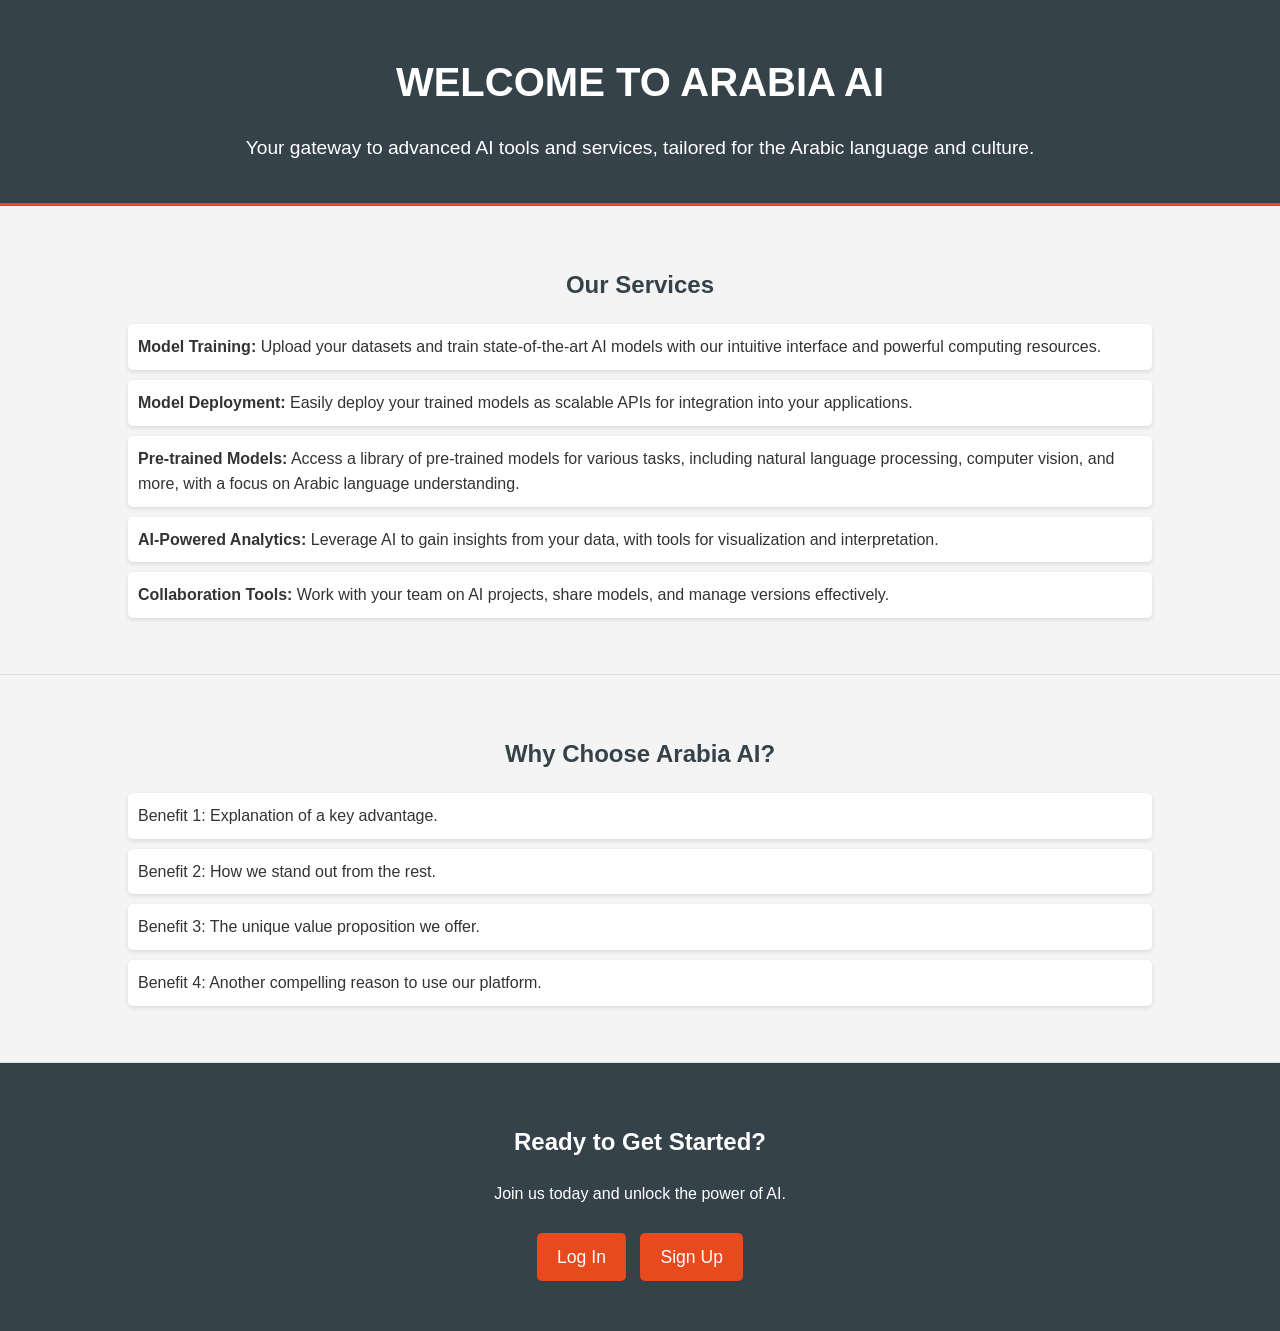
==== index.html @ 986bced9 "Create initial homepage for Arabia AI This commit introduces the first version of the Arabia AI home" ====
<!DOCTYPE html>
<html lang="en">
<head>
    <meta charset="UTF-8">
    <meta name="viewport" content="width=device-width, initial-scale=1.0">
    <title>Welcome to Arabia AI</title>
    <link rel="stylesheet" href="style.css">
</head>
<body>
    <header>
        <div class="container">
            <h1>Welcome to Arabia AI</h1>
            <p>Your gateway to advanced AI tools and services, tailored for the Arabic language and culture.</p>
        </div>
    </header>
    <section id="services">
        <div class="container">
            <h2>Our Services</h2>
            <ul>
                <li><strong>Model Training:</strong> Upload your datasets and train state-of-the-art AI models with our intuitive interface and powerful computing resources.</li>
                <li><strong>Model Deployment:</strong> Easily deploy your trained models as scalable APIs for integration into your applications.</li>
                <li><strong>Pre-trained Models:</strong> Access a library of pre-trained models for various tasks, including natural language processing, computer vision, and more, with a focus on Arabic language understanding.</li>
                <li><strong>AI-Powered Analytics:</strong> Leverage AI to gain insights from your data, with tools for visualization and interpretation.</li>
                <li><strong>Collaboration Tools:</strong> Work with your team on AI projects, share models, and manage versions effectively.</li>
            </ul>
        </div>
    </section>
    <section id="benefits">
        <div class="container">
            <h2>Why Choose Arabia AI?</h2>
            <ul>
                <li>Benefit 1: Explanation of a key advantage.</li>
                <li>Benefit 2: How we stand out from the rest.</li>
                <li>Benefit 3: The unique value proposition we offer.</li>
                <li>Benefit 4: Another compelling reason to use our platform.</li>
            </ul>
        </div>
    </section>
    <section id="cta">
        <div class="container">
            <h2>Ready to Get Started?</h2>
            <p>Join us today and unlock the power of AI.</p>
            <a href="/login" class="button">Log In</a>
            <a href="/signup" class="button">Sign Up</a>
        </div>
    </section>
    <!-- Content will be added in subsequent steps -->
</body>
</html>
---- style.css ----
/* Styles for Arabia AI Homepage */

body {
    font-family: sans-serif;
    line-height: 1.6;
    margin: 0;
    padding: 0;
    color: #333;
    background-color: #f4f4f4;
}

.container {
    width: 80%;
    margin: auto;
    overflow: hidden; /* Clear floats */
    padding: 20px;
}

header {
    background: #35424a;
    color: #ffffff;
    padding-top: 30px;
    min-height: 70px;
    border-bottom: #e8491d 3px solid;
}

header h1 {
    text-align: center;
    text-transform: uppercase;
    margin: 0;
    font-size: 2.5em;
}

header p {
    text-align: center;
    font-size: 1.2em;
}

section {
    padding: 20px 0;
    border-bottom: 1px solid #ddd;
}

section:last-child {
    border-bottom: none;
}

section h2 {
    text-align: center;
    margin-bottom: 20px;
    color: #35424a;
}

ul {
    list-style: none;
    padding: 0;
}

ul li {
    background: #fff;
    padding: 10px;
    margin-bottom: 10px;
    border-radius: 5px;
    box-shadow: 0 2px 4px rgba(0,0,0,0.1);
}

#cta {
    background: #35424a;
    color: #ffffff;
    text-align: center;
}

#cta h2 {
    color: #ffffff; /* Override default section h2 color */
}

.button {
    display: inline-block;
    background: #e8491d;
    color: #ffffff;
    padding: 10px 20px;
    text-decoration: none;
    border-radius: 5px;
    margin: 10px 5px;
    font-size: 1.1em;
    transition: background-color 0.3s ease;
}

.button:hover {
    background: #cf401a;
}
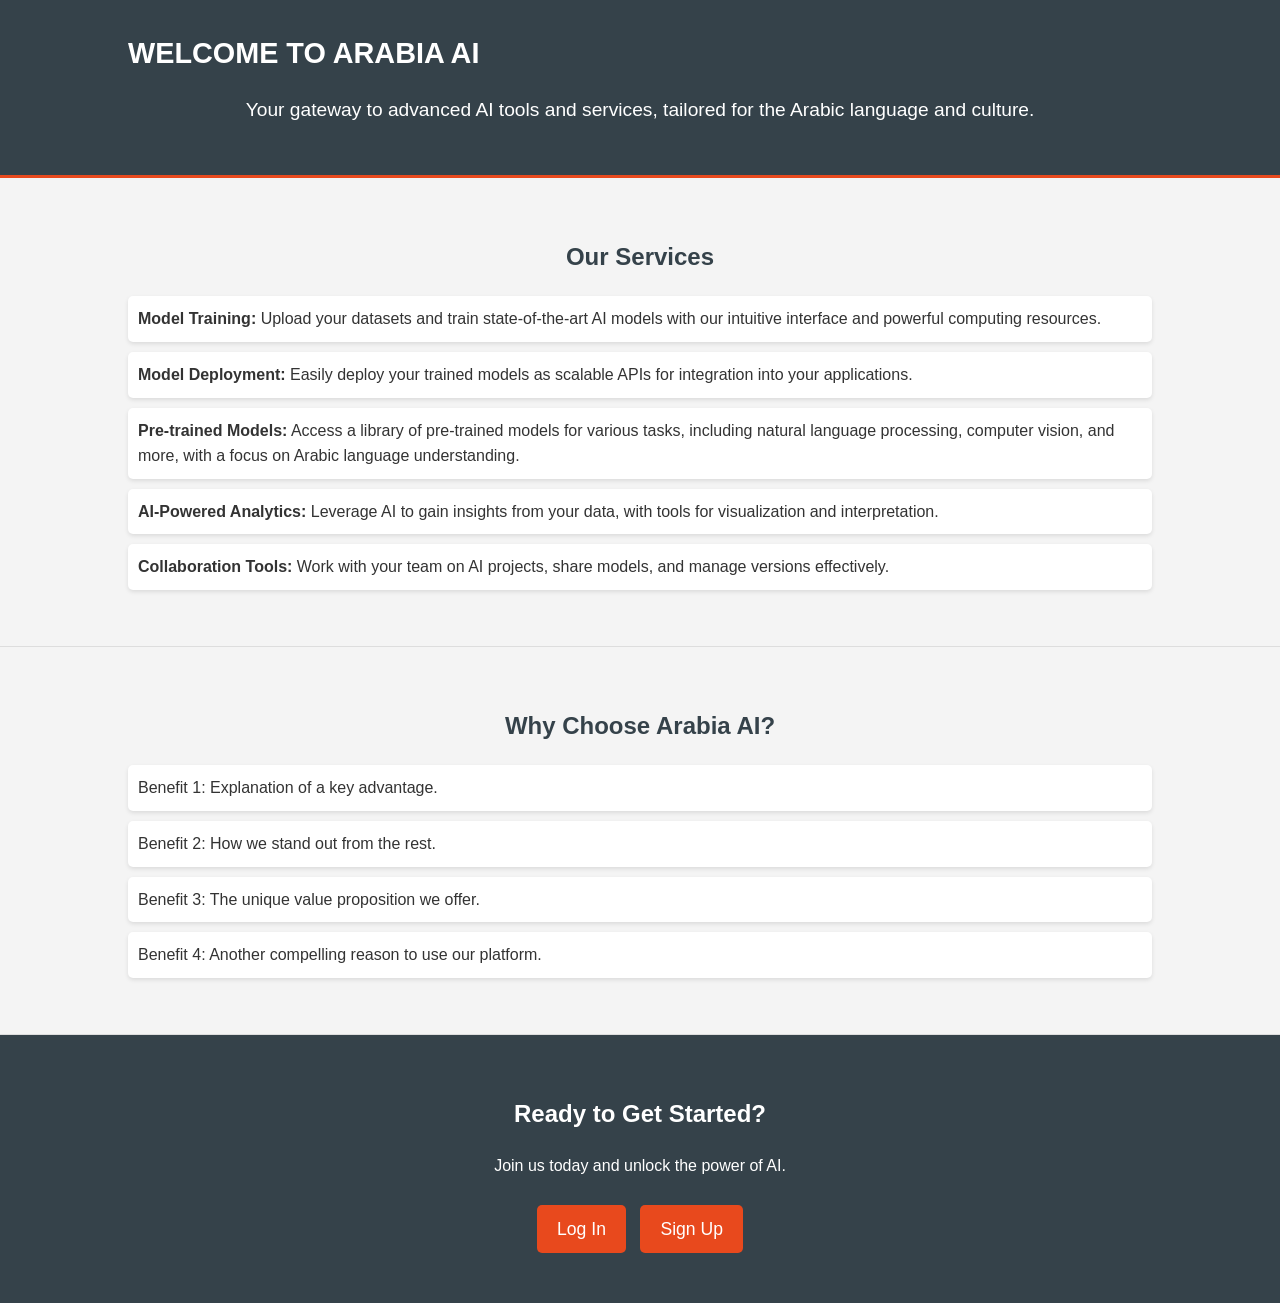
==== commit de5ee5d5: "Add login and sign-up pages This commit introduces `login.html` and `signup.html` to allow you to lo" ====
--- a/index.html
+++ b/index.html
@@ -40,8 +40,8 @@
         <div class="container">
             <h2>Ready to Get Started?</h2>
             <p>Join us today and unlock the power of AI.</p>
-            <a href="/login" class="button">Log In</a>
-            <a href="/signup" class="button">Sign Up</a>
+            <a href="login.html" class="button">Log In</a>
+            <a href="signup.html" class="button">Sign Up</a>
         </div>
     </section>
     <!-- Content will be added in subsequent steps -->
--- a/style.css
+++ b/style.css
@@ -89,3 +89,88 @@
 .button:hover {
     background: #cf401a;
 }
+
+/* Form Styling for Login and Sign Up Pages */
+
+#login-form .container,
+#signup-form .container {
+    max-width: 500px; /* More appropriate width for forms */
+    background: #ffffff;
+    padding: 30px;
+    margin-top: 30px;
+    margin-bottom: 30px;
+    border-radius: 8px;
+    box-shadow: 0 5px 15px rgba(0,0,0,0.1);
+}
+
+#login-form h2,
+#signup-form h2 {
+    text-align: center;
+    color: #35424a;
+    margin-bottom: 25px;
+}
+
+form div {
+    margin-bottom: 20px;
+}
+
+form label {
+    display: block;
+    margin-bottom: 8px;
+    color: #555;
+    font-weight: bold;
+}
+
+form input[type="text"],
+form input[type="email"],
+form input[type="password"] {
+    width: 100%;
+    padding: 12px;
+    border: 1px solid #ddd;
+    border-radius: 4px;
+    box-sizing: border-box; /* So padding doesn't add to width */
+    transition: border-color 0.3s ease;
+}
+
+form input[type="text"]:focus,
+form input[type="email"]:focus,
+form input[type="password"]:focus {
+    border-color: #e8491d;
+    outline: none;
+}
+
+form .button { /* Ensure form button takes full width and has some margin */
+    width: 100%;
+    padding: 12px;
+    margin-top: 10px;
+}
+
+#login-form p,
+#signup-form p {
+    text-align: center;
+    margin-top: 20px;
+    font-size: 0.95em;
+}
+
+#login-form p a,
+#signup-form p a {
+    color: #e8491d;
+    text-decoration: none;
+}
+
+#login-form p a:hover,
+#signup-form p a:hover {
+    text-decoration: underline;
+}
+
+/* Ensure header on these pages is not too tall */
+body > header { /* Target header that is a direct child of body */
+    min-height: 50px;
+    padding-top: 10px;
+    padding-bottom: 10px;
+}
+
+body > header h1 {
+    font-size: 1.8em; /* Slightly smaller h1 in subpages */
+    text-align: left;
+}
